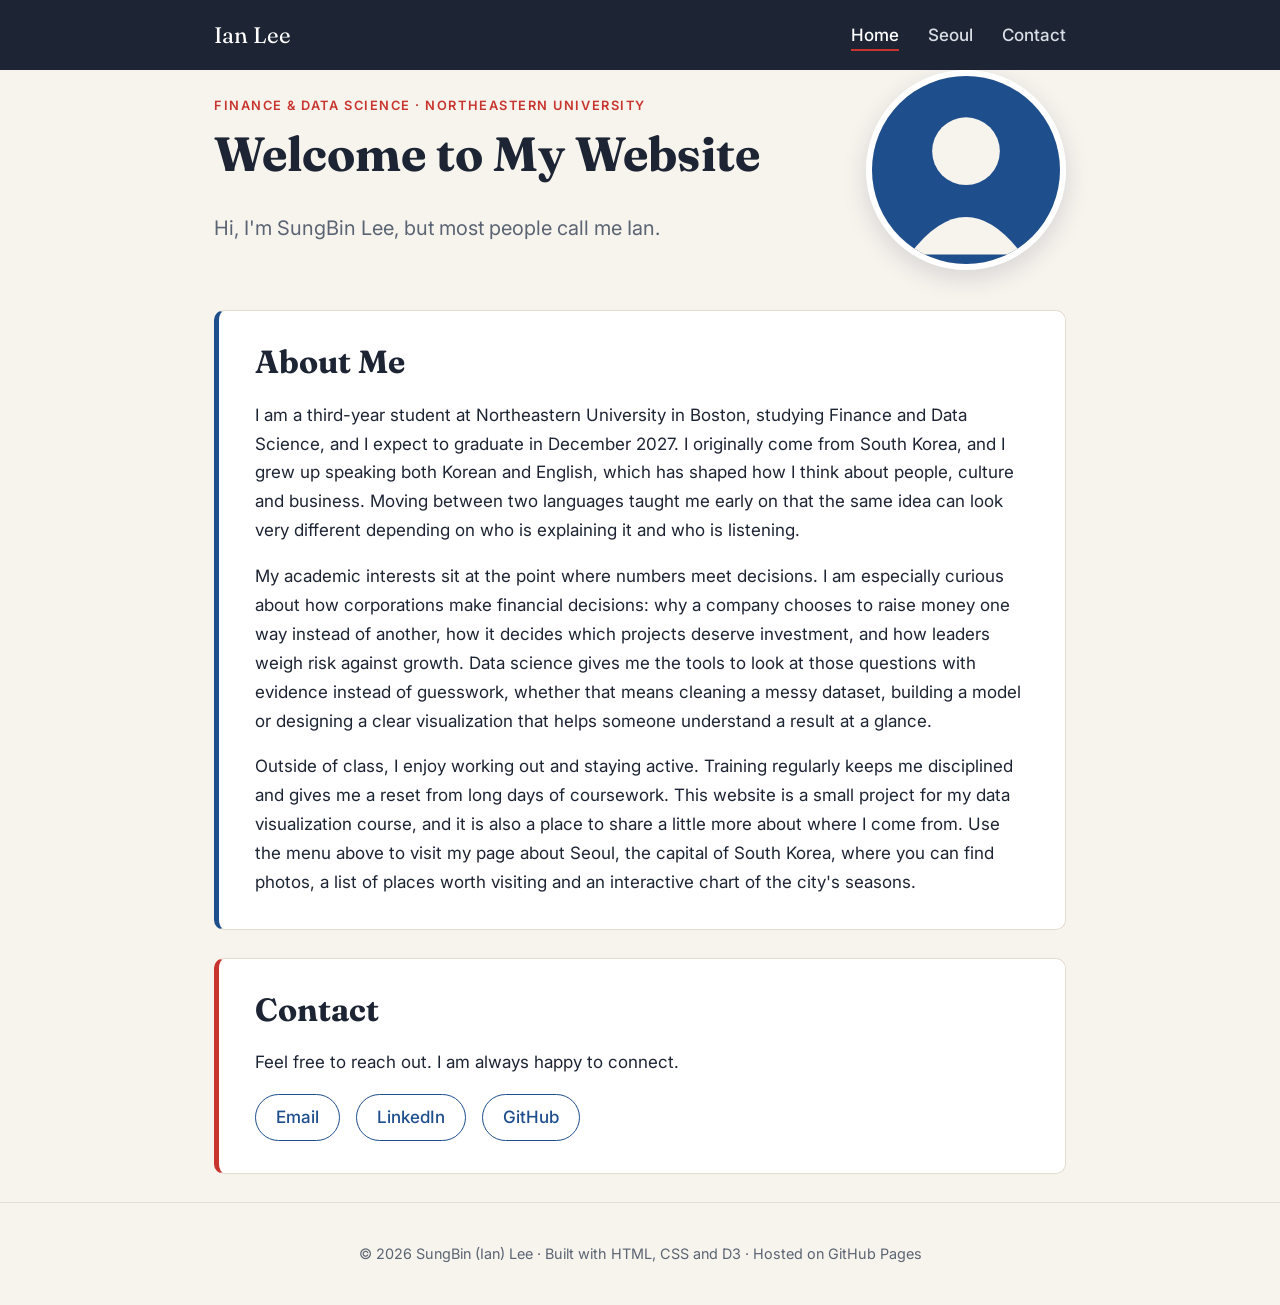
==== index.html @ 32511f47 "Add files via upload" ====
<!DOCTYPE html>
<html lang="en">
<head>
  <meta charset="UTF-8">
  <meta name="viewport" content="width=device-width, initial-scale=1.0">
  <title>Ian Lee | About Me</title>
  <link rel="preconnect" href="https://fonts.googleapis.com">
  <link rel="preconnect" href="https://fonts.gstatic.com" crossorigin>
  <link href="https://fonts.googleapis.com/css2?family=Fraunces:opsz,wght@9..144,600;9..144,700&family=Inter:wght@400;500;600&display=swap" rel="stylesheet">
  <link rel="stylesheet" href="style.css">
</head>
<body>

  <header class="site-header">
    <div class="container header-inner">
      <a class="brand" href="index.html">Ian Lee</a>
      <nav class="nav">
        <a href="index.html" class="active">Home</a>
        <a href="seoul.html">Seoul</a>
        <a href="#contact">Contact</a>
      </nav>
    </div>
  </header>

  <main class="container">

    <section class="hero">
      <div class="hero-text">
        <p class="eyebrow">Finance &amp; Data Science · Northeastern University</p>
        <h1>Welcome to My Website</h1>
        <p class="lead">Hi, I'm SungBin Lee, but most people call me Ian.</p>
      </div>
      <img class="profile" src="images/profile.svg" alt="Portrait of Ian Lee">
    </section>

    <section class="card">
      <h2>About Me</h2>
      <p>
        I am a third-year student at Northeastern University in Boston, studying Finance and Data Science,
        and I expect to graduate in December 2027. I originally come from South Korea, and I grew up
        speaking both Korean and English, which has shaped how I think about people, culture and business.
        Moving between two languages taught me early on that the same idea can look very different depending
        on who is explaining it and who is listening.
      </p>
      <p>
        My academic interests sit at the point where numbers meet decisions. I am especially curious about how
        corporations make financial decisions: why a company chooses to raise money one way instead of another,
        how it decides which projects deserve investment, and how leaders weigh risk against growth. Data science
        gives me the tools to look at those questions with evidence instead of guesswork, whether that means
        cleaning a messy dataset, building a model or designing a clear visualization that helps someone
        understand a result at a glance.
      </p>
      <p>
        Outside of class, I enjoy working out and staying active. Training regularly keeps me disciplined and
        gives me a reset from long days of coursework. This website is a small project for my data visualization
        course, and it is also a place to share a little more about where I come from. Use the menu above to
        visit my page about Seoul, the capital of South Korea, where you can find photos, a list of places
        worth visiting and an interactive chart of the city's seasons.
      </p>
    </section>

    <section id="contact" class="card contact">
      <h2>Contact</h2>
      <p>Feel free to reach out. I am always happy to connect.</p>
      <ul class="contact-links">
        <li><a href="mailto:lee.sungb@northeastern.edu">Email</a></li>
        <li><a href="https://www.linkedin.com/in/sungbin-lee-a6a989226/" target="_blank" rel="noopener">LinkedIn</a></li>
        <li><a href="https://github.com/leesb2021" target="_blank" rel="noopener">GitHub</a></li>
      </ul>
    </section>

  </main>

  <footer class="site-footer">
    <div class="container">
      <p>© 2026 SungBin (Ian) Lee · Built with HTML, CSS and D3 · Hosted on GitHub Pages</p>
    </div>
  </footer>

</body>
</html>
---- style.css ----
/* ===== Color scheme (inspired by the Korean flag and hanji paper) ===== */
:root {
  --bg: #f7f4ee;        /* warm off-white, like hanji paper */
  --surface: #ffffff;
  --ink: #1d2433;       /* deep navy text */
  --muted: #5b6472;
  --red: #c8352e;       /* taegeuk red accent */
  --blue: #1f4e8c;      /* taegeuk blue for links */
  --border: #e4ddd1;
}

/* ===== Base typography ===== */
* {
  box-sizing: border-box;
}

body {
  margin: 0;
  background: var(--bg);
  color: var(--ink);
  font-family: "Inter", Arial, sans-serif;
  font-size: 17px;
  line-height: 1.7;
}

h1, h2, h3 {
  font-family: "Fraunces", Georgia, serif;
  line-height: 1.2;
  margin: 0 0 0.6em;
}

h1 { font-size: 3rem; }      /* main heading on Home page */
h2 { font-size: 2rem; }      /* smaller page heading on Seoul page */
h3 { font-size: 1.4rem; }

a {
  color: var(--blue);
  text-decoration: none;
  border-bottom: 1px solid transparent;
  transition: border-color 0.2s, color 0.2s;
}

a:hover {
  color: var(--red);
  border-bottom-color: var(--red);
}

/* ===== Layout ===== */
.container {
  max-width: 900px;
  margin: 0 auto;
  padding: 0 24px;
}

main {
  padding: 48px 0 64px;
}

/* ===== Header and navigation ===== */
.site-header {
  background: var(--ink);
  position: sticky;
  top: 0;
  z-index: 10;
}

.header-inner {
  display: flex;
  justify-content: space-between;
  align-items: center;
  padding-top: 16px;
  padding-bottom: 16px;
}

.brand {
  font-family: "Fraunces", Georgia, serif;
  font-size: 1.4rem;
  color: #ffffff;
  border: none;
}

.brand:hover {
  color: #ffffff;
  border: none;
}

.nav a {
  color: #d9dde5;
  margin-left: 24px;
  font-weight: 500;
  padding-bottom: 4px;
}

.nav a:hover,
.nav a.active {
  color: #ffffff;
  border-bottom: 2px solid var(--red);
}

/* ===== Home hero ===== */
.hero {
  display: flex;
  align-items: center;
  justify-content: space-between;
  gap: 32px;
  margin-bottom: 40px;
}

.eyebrow {
  text-transform: uppercase;
  letter-spacing: 0.12em;
  font-size: 0.8rem;
  font-weight: 600;
  color: var(--red);
  margin: 0 0 8px;
}

.lead {
  font-size: 1.25rem;
  color: var(--muted);
  margin: 0;
}

.profile {
  width: 200px;
  height: 200px;
  border-radius: 50%;
  object-fit: cover;
  border: 6px solid var(--surface);
  box-shadow: 0 8px 24px rgba(29, 36, 51, 0.15);
  flex-shrink: 0;
}

/* ===== Content cards ===== */
.card {
  background: var(--surface);
  border: 1px solid var(--border);
  border-left: 5px solid var(--blue);
  border-radius: 10px;
  padding: 32px 36px;
  margin-bottom: 28px;
}

.card p {
  margin: 0 0 1em;
}

.card p:last-child {
  margin-bottom: 0;
}

/* ===== Contact ===== */
.contact {
  border-left-color: var(--red);
}

.contact-links {
  list-style: none;
  padding: 0;
  margin: 0;
  display: flex;
  gap: 16px;
  flex-wrap: wrap;
}

.contact-links a {
  display: inline-block;
  padding: 8px 20px;
  border: 1px solid var(--blue);
  border-radius: 999px;
  font-weight: 500;
}

.contact-links a:hover {
  background: var(--blue);
  color: #ffffff;
  border-color: var(--blue);
}

/* ===== Seoul page ===== */
.page-intro {
  margin-bottom: 24px;
}

.feature-image {
  margin: 0 0 28px;
}

.feature-image img {
  width: 100%;
  border-radius: 10px;
  display: block;
}

.feature-image figcaption {
  font-size: 0.9rem;
  color: var(--muted);
  margin-top: 8px;
  text-align: center;
}

.places {
  padding-left: 1.4em;
  margin: 0;
}

.places li {
  margin-bottom: 0.6em;
}

.places li::marker {
  color: var(--red);
  font-weight: 600;
}

/* ===== D3 chart ===== */
.chart {
  position: relative;
  width: 100%;
}

.chart svg {
  width: 100%;
  height: auto;
  display: block;
}

.chart text {
  font-family: "Inter", Arial, sans-serif;
  fill: var(--muted);
}

.chart .axis-label {
  font-size: 13px;
  font-weight: 500;
  fill: var(--ink);
}

.chart .grid line {
  stroke: var(--border);
}

.chart .grid path {
  display: none;
}

.chart .zero-line {
  stroke: var(--ink);
  stroke-width: 1.5;
}

.tooltip {
  position: absolute;
  pointer-events: none;
  background: var(--ink);
  color: #ffffff;
  padding: 6px 10px;
  border-radius: 6px;
  font-size: 0.85rem;
  opacity: 0;
  transition: opacity 0.15s;
  white-space: nowrap;
}

.chart-note,
.source {
  font-size: 0.9rem;
  color: var(--muted);
}

/* ===== Footer ===== */
.site-footer {
  border-top: 1px solid var(--border);
  padding: 24px 0;
  font-size: 0.9rem;
  color: var(--muted);
  text-align: center;
}

/* ===== Small screens ===== */
@media (max-width: 640px) {
  h1 { font-size: 2.2rem; }
  .hero { flex-direction: column-reverse; text-align: center; }
  .card { padding: 24px 20px; }
  .nav a { margin-left: 14px; }
}
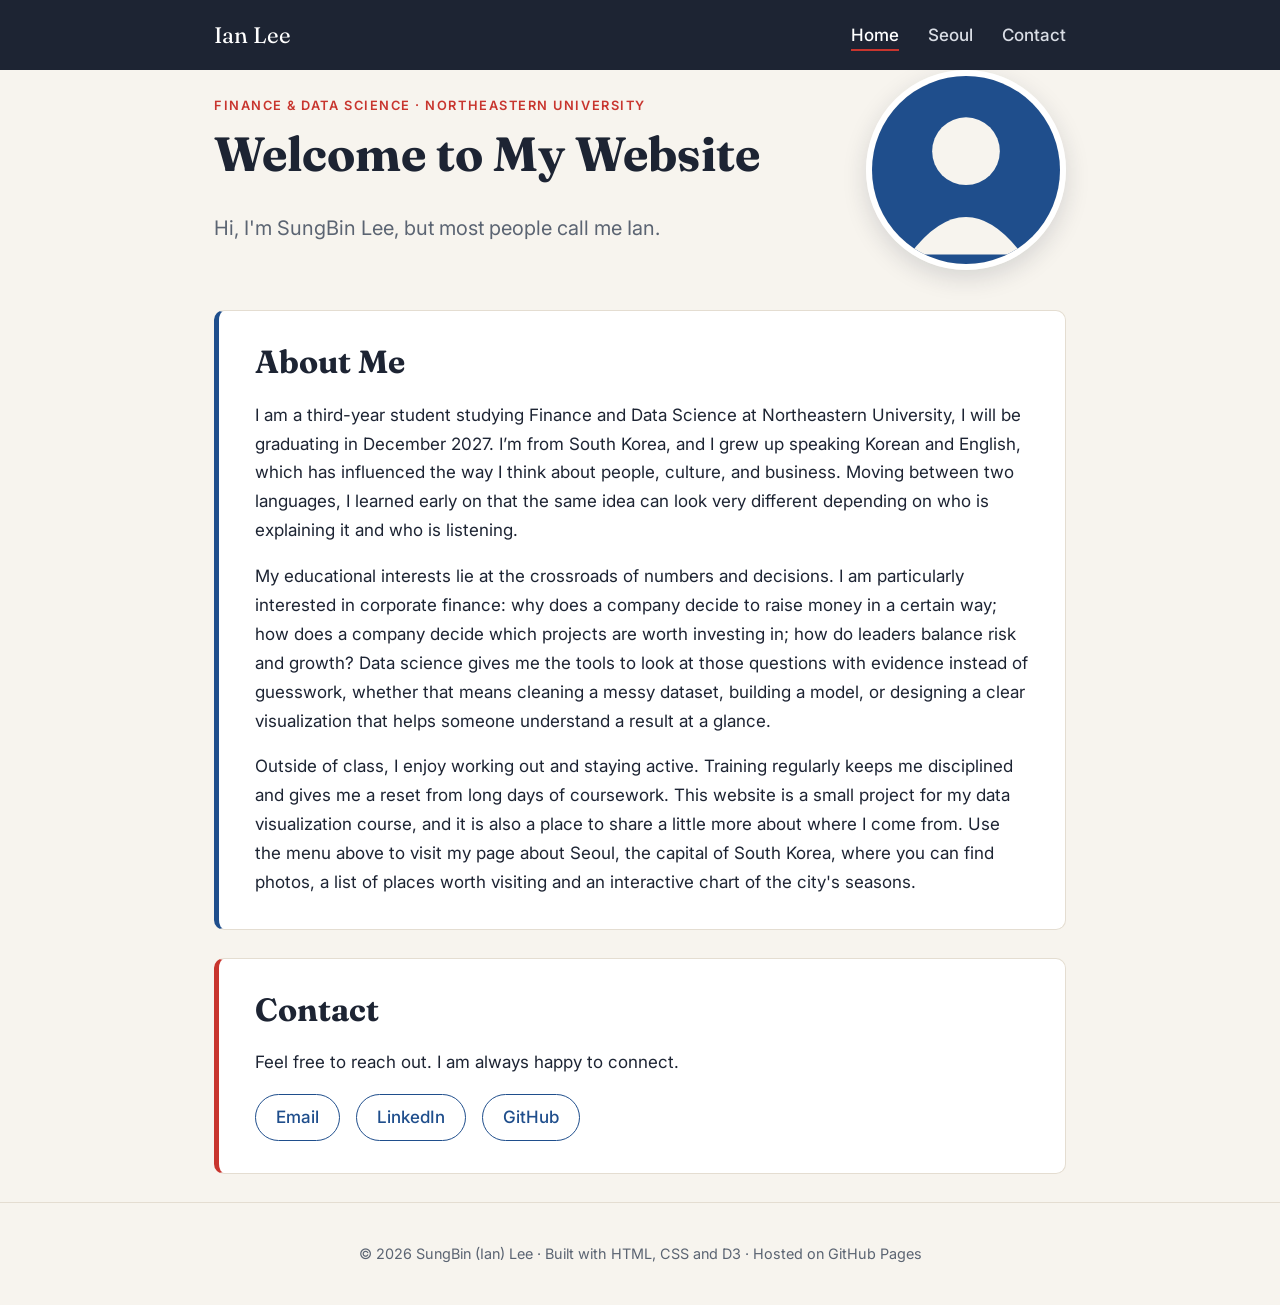
==== commit 3650814e: "Update index.html" ====
--- a/index.html
+++ b/index.html
@@ -36,18 +36,17 @@
     <section class="card">
       <h2>About Me</h2>
       <p>
-        I am a third-year student at Northeastern University in Boston, studying Finance and Data Science,
-        and I expect to graduate in December 2027. I originally come from South Korea, and I grew up
-        speaking both Korean and English, which has shaped how I think about people, culture and business.
-        Moving between two languages taught me early on that the same idea can look very different depending
-        on who is explaining it and who is listening.
+        I am a third-year student studying Finance and Data Science at Northeastern University, 
+        I will be graduating in December 2027. I’m from South Korea, and I grew up speaking Korean and English, 
+        which has influenced the way I think about people, culture, and business. Moving between two languages, 
+        I learned early on that the same idea can look very different depending on who is explaining it and who is listening.
       </p>
       <p>
-        My academic interests sit at the point where numbers meet decisions. I am especially curious about how
-        corporations make financial decisions: why a company chooses to raise money one way instead of another,
-        how it decides which projects deserve investment, and how leaders weigh risk against growth. Data science
-        gives me the tools to look at those questions with evidence instead of guesswork, whether that means
-        cleaning a messy dataset, building a model or designing a clear visualization that helps someone
+        My educational interests lie at the crossroads of numbers and decisions. I am particularly interested in 
+        corporate finance: why does a company decide to raise money in a certain way; how does a company decide which 
+        projects are worth investing in; how do leaders balance risk and growth? 
+        Data science gives me the tools to look at those questions with evidence instead of guesswork, whether that means
+        cleaning a messy dataset, building a model, or designing a clear visualization that helps someone
         understand a result at a glance.
       </p>
       <p>
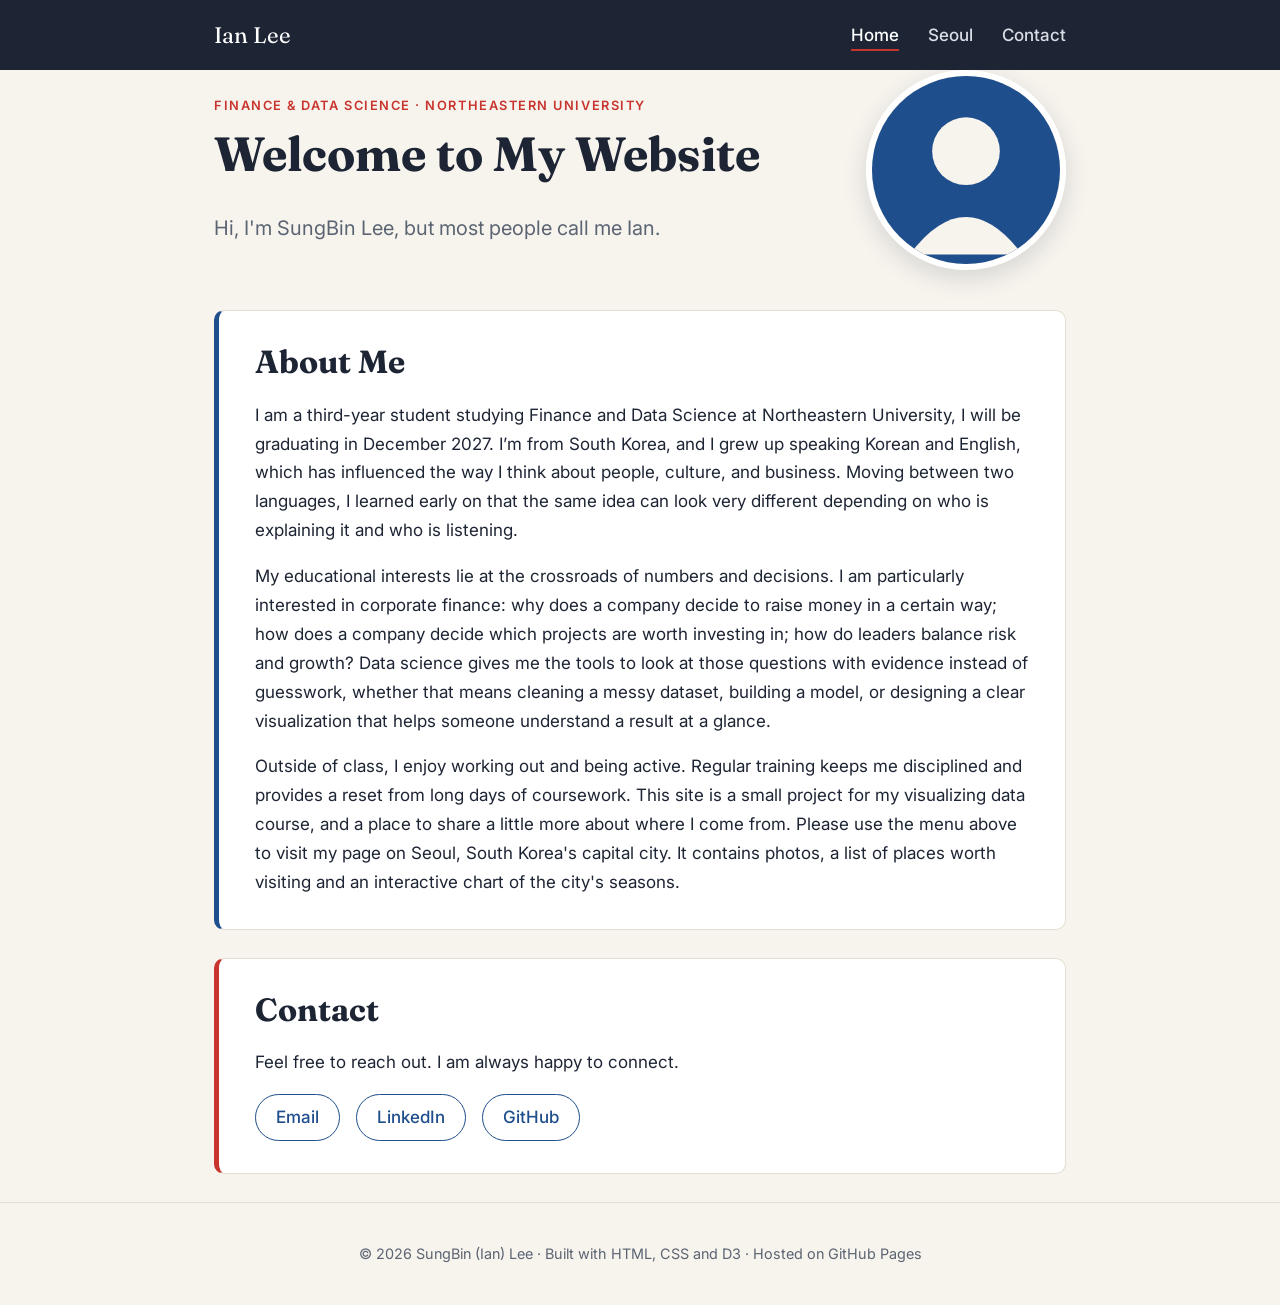
==== commit fd8cca4d: "Refactor personal interests and project description Rephrase and improve the description of personal" ====
--- a/index.html
+++ b/index.html
@@ -50,11 +50,10 @@
         understand a result at a glance.
       </p>
       <p>
-        Outside of class, I enjoy working out and staying active. Training regularly keeps me disciplined and
-        gives me a reset from long days of coursework. This website is a small project for my data visualization
-        course, and it is also a place to share a little more about where I come from. Use the menu above to
-        visit my page about Seoul, the capital of South Korea, where you can find photos, a list of places
-        worth visiting and an interactive chart of the city's seasons.
+Outside of class, I enjoy working out and being active. Regular training keeps me disciplined and provides a reset from long days of coursework. 
+        This site is a small project for my visualizing data course, and a place to share a little more about where I come from. 
+        Please use the menu above to visit my page on Seoul, South Korea's capital city. 
+        It contains photos, a list of places worth visiting and an interactive chart of the city's seasons.
       </p>
     </section>
 
